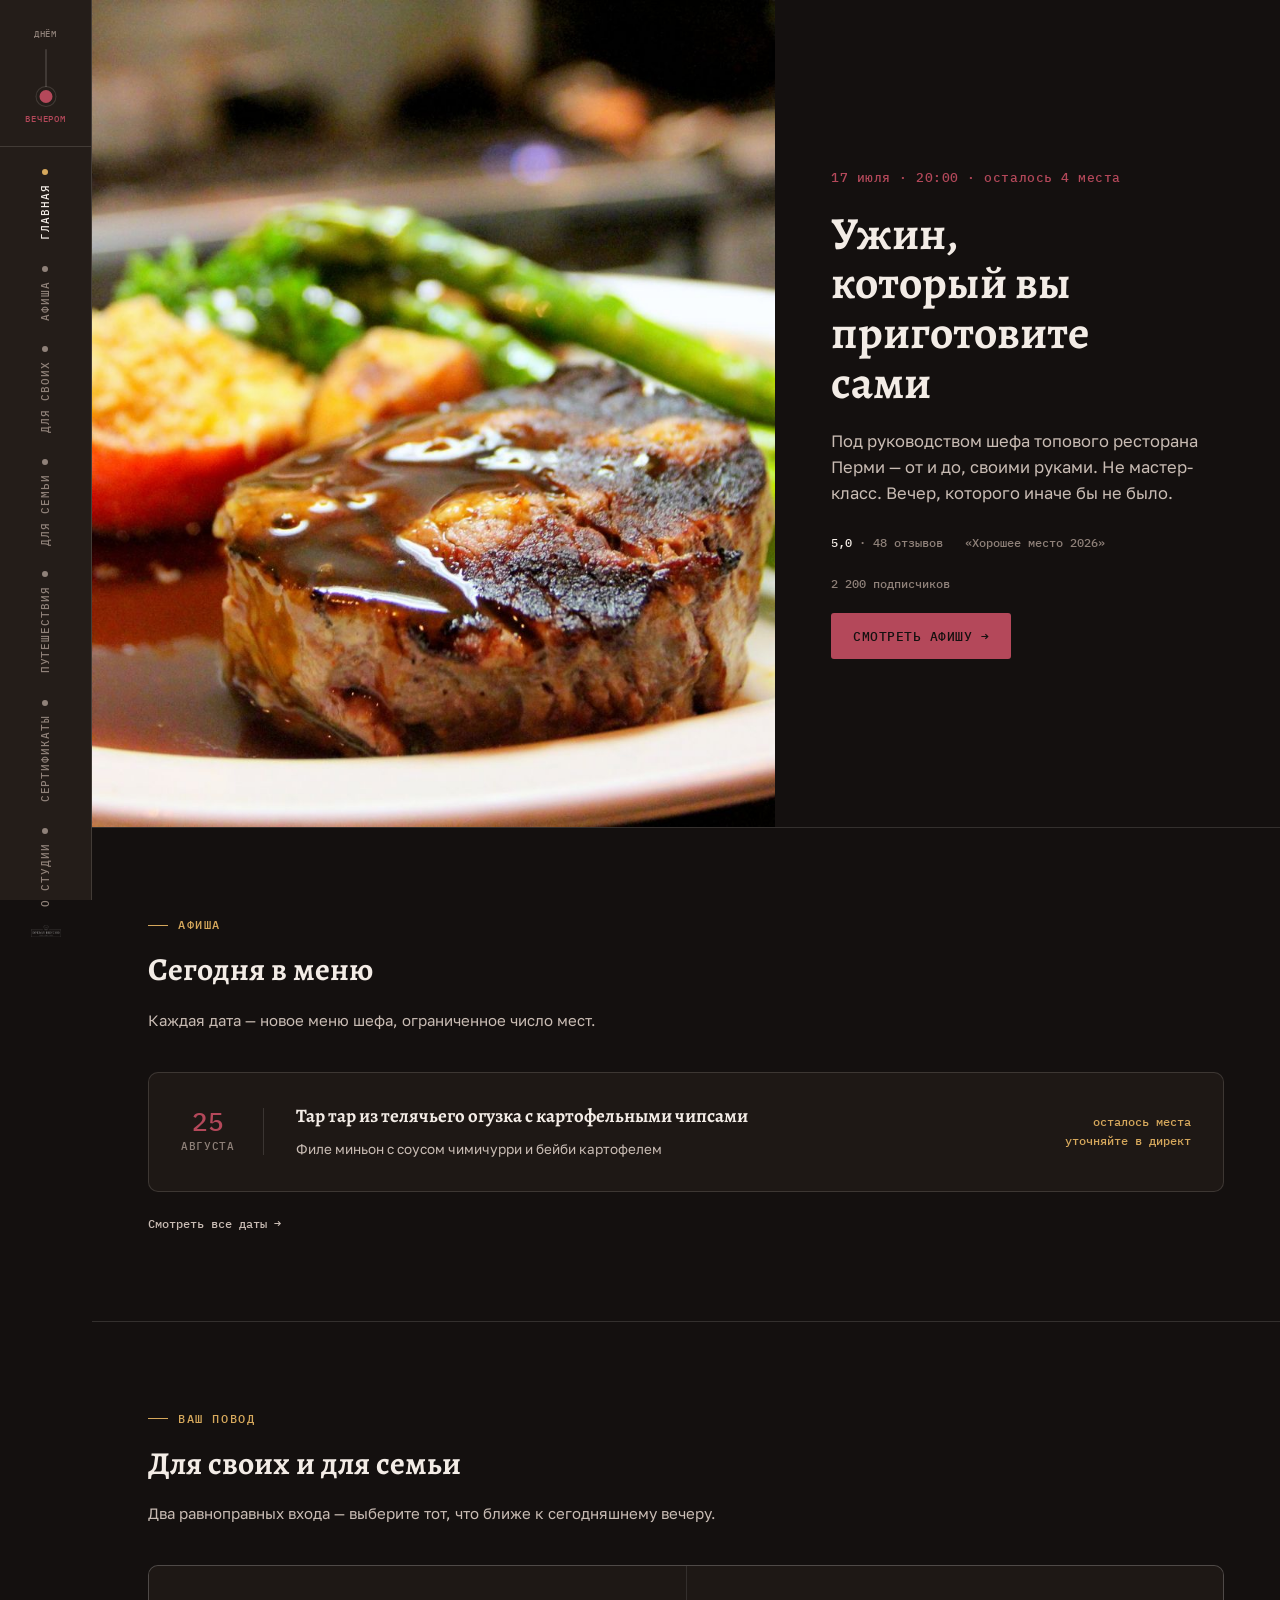
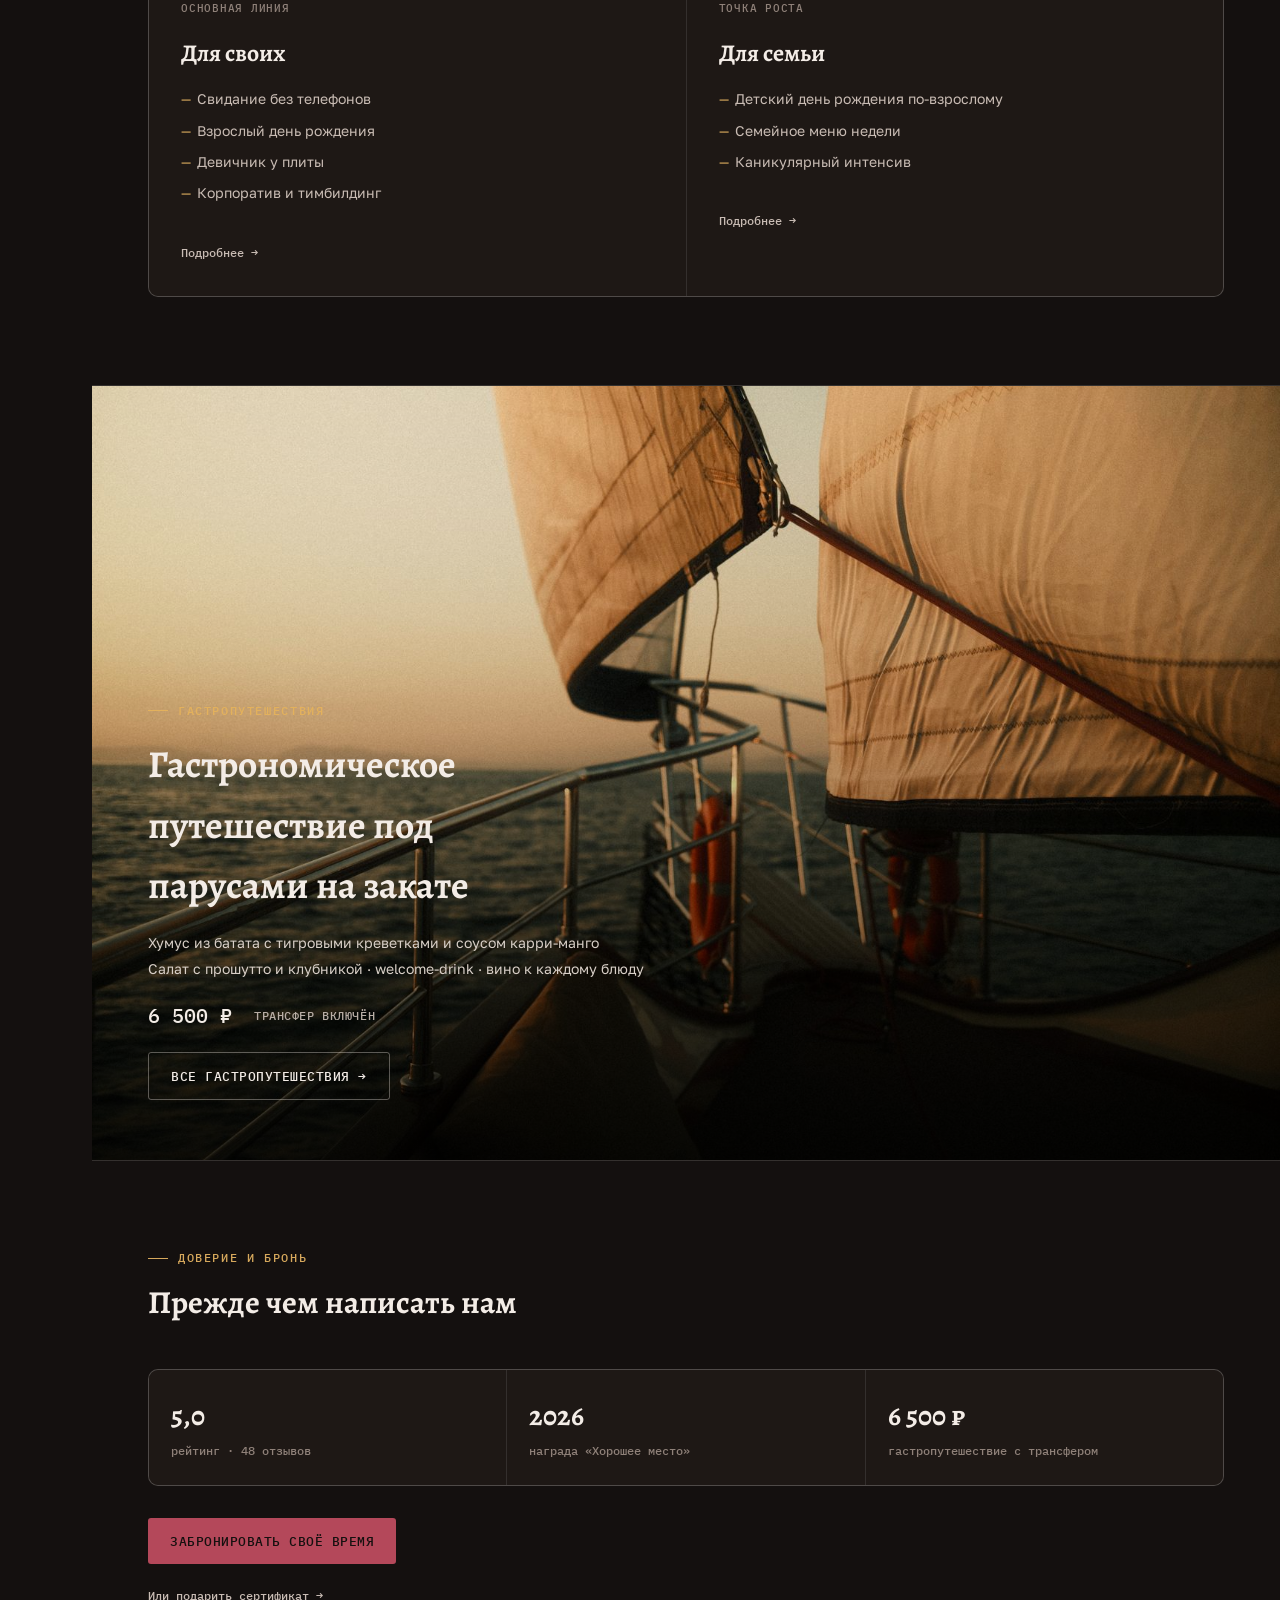
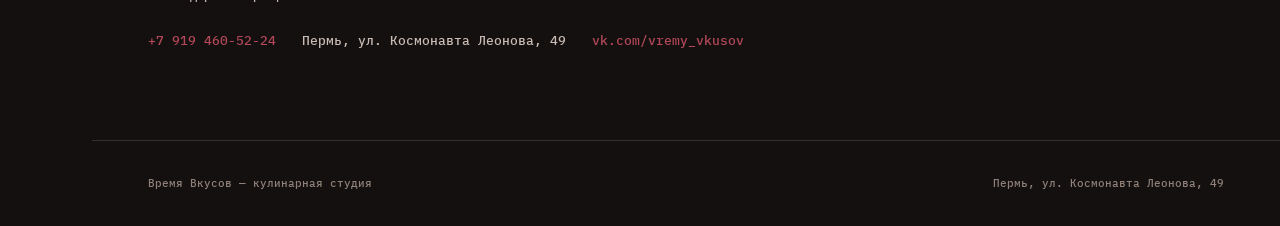
==== index.html @ bab9c902 "Первая версия сайта: главная и 6 внутренних страниц Корешок-навигация, переключатель Днём/Вечером на" ====
<!doctype html>
<html lang="ru">
<head>
<meta charset="utf-8">
<meta name="viewport" content="width=device-width, initial-scale=1">
<title>Время Вкусов — кулинарная студия, Пермь</title>
<script>
(function () {
  try {
    var m = localStorage.getItem('vv-mode');
    if (m !== 'day' && m !== 'evening') {
      var h = new Date().getHours();
      m = (h >= 19 || h < 7) ? 'evening' : 'day';
    }
    if (m === 'evening') document.documentElement.classList.add('evening');
  } catch (e) {}
})();
</script>
<link rel="stylesheet" href="styles.css">
</head>
<body>

  <nav class="spine" aria-label="Основная навигация">
    <div class="light-toggle">
      <button class="end-label" id="labelDay" type="button">Днём</button>
      <div class="light-track">
        <button class="light-thumb" id="lightThumb" aria-pressed="false" aria-label="Переключить освещение сайта"></button>
      </div>
      <button class="end-label" id="labelEve" type="button">Вечером</button>
    </div>
    <ul class="tabs">
      <li class="tab active"><a href="index.html"><span class="rivet"></span><span class="lbl">Главная</span></a></li>
      <li class="tab"><a href="afisha.html"><span class="rivet"></span><span class="lbl">Афиша</span></a></li>
      <li class="tab"><a href="dlya-svoih.html"><span class="rivet"></span><span class="lbl">Для своих</span></a></li>
      <li class="tab"><a href="dlya-semi.html"><span class="rivet"></span><span class="lbl">Для семьи</span></a></li>
      <li class="tab"><a href="puteshestviya.html"><span class="rivet"></span><span class="lbl">Путешествия</span></a></li>
      <li class="tab"><a href="sertifikaty.html"><span class="rivet"></span><span class="lbl">Сертификаты</span></a></li>
      <li class="tab"><a href="o-nas.html"><span class="rivet"></span><span class="lbl">О студии</span></a></li>
    </ul>
    <div class="spine-foot"><a href="index.html"><img src="assets/images/logo.png" alt="Время Вкусов"></a></div>
  </nav>

  <main>
    <section class="hero">
      <div class="hero-media">
        <img src="assets/images/hero-steak.jpg" alt="Филе миньон с соусом на тарелке">
      </div>
      <div class="hero-copy">
        <div class="stamp">17 июля · 20:00 · осталось 4 места</div>
        <h1>Ужин, который вы приготовите сами</h1>
        <p class="sub">Под руководством шефа топового ресторана Перми — от и до, своими руками. Не мастер-класс. Вечер, которого иначе бы не было.</p>
        <div class="proof-row">
          <span><b>5,0</b> · 48 отзывов</span>
          <span>«Хорошее место 2026»</span>
          <span>2 200 подписчиков</span>
        </div>
        <a class="cta" href="#afisha">Смотреть афишу →</a>
      </div>
    </section>

    <section class="section" id="afisha">
      <div class="section-head">
        <div class="eyebrow">Афиша</div>
        <h2>Сегодня в меню</h2>
        <p>Каждая дата — новое меню шефа, ограниченное число мест.</p>
      </div>
      <div class="afisha-card">
        <div class="date-badge"><div class="d">25</div><div class="m">Августа</div></div>
        <div class="menu">
          <h3>Тар тар из телячьего огузка с картофельными чипсами</h3>
          <div class="dish">Филе миньон с соусом чимичурри и бейби картофелем</div>
        </div>
        <div class="seats">осталось места<br>уточняйте в директ</div>
      </div>
      <a class="afisha-link" href="afisha.html">Смотреть все даты →</a>
    </section>

    <section class="section" id="povod">
      <div class="section-head">
        <div class="eyebrow">Ваш повод</div>
        <h2>Для своих и для семьи</h2>
        <p>Два равноправных входа — выберите тот, что ближе к сегодняшнему вечеру.</p>
      </div>
      <div class="split">
        <div class="split-card">
          <div class="kicker">Основная линия</div>
          <h3>Для своих</h3>
          <ul>
            <li>Свидание без телефонов</li>
            <li>Взрослый день рождения</li>
            <li>Девичник у плиты</li>
            <li>Корпоратив и тимбилдинг</li>
          </ul>
          <a class="afisha-link" href="dlya-svoih.html">Подробнее →</a>
        </div>
        <div class="split-card">
          <div class="kicker">Точка роста</div>
          <h3>Для семьи</h3>
          <ul>
            <li>Детский день рождения по-взрослому</li>
            <li>Семейное меню недели</li>
            <li>Каникулярный интенсив</li>
          </ul>
          <a class="afisha-link" href="dlya-semi.html">Подробнее →</a>
        </div>
      </div>
    </section>

    <section class="flagship" id="flagship">
      <img src="assets/images/puteshestviya-yacht.jpg" alt="Гастрономическое путешествие под парусами на закате">
      <div class="flagship-overlay">
        <div class="flagship-copy">
          <div class="eyebrow">Гастропутешествия</div>
          <h2>Гастрономическое путешествие под парусами на закате</h2>
          <div class="dish">Хумус из батата с тигровыми креветками и соусом карри-манго</div>
          <div class="dish">Салат с прошутто и клубникой · welcome-drink · вино к каждому блюду</div>
          <div class="price-row">
            <span class="price">6 500 ₽</span>
            <span class="incl">Трансфер включён</span>
          </div>
          <a class="cta ghost" style="margin-top:20px; color:#F3ECE6; border-color:rgba(243,236,230,.35);" href="puteshestviya.html">Все гастропутешествия →</a>
        </div>
      </div>
    </section>

    <section class="section" id="trust">
      <div class="section-head">
        <div class="eyebrow">Доверие и бронь</div>
        <h2>Прежде чем написать нам</h2>
      </div>
      <div class="trust-grid">
        <div class="trust-stat"><div class="n">5,0</div><div class="l">рейтинг · 48 отзывов</div></div>
        <div class="trust-stat"><div class="n">2026</div><div class="l">награда «Хорошее место»</div></div>
        <div class="trust-stat"><div class="n">6 500 ₽</div><div class="l">гастропутешествие с трансфером</div></div>
      </div>
      <a class="cta" href="tel:+79194605224">Забронировать своё время</a>
      <a class="afisha-link" href="sertifikaty.html">Или подарить сертификат →</a>
      <div class="contact-row">
        <a href="tel:+79194605224">+7 919 460-52-24</a>
        <span>Пермь, ул. Космонавта Леонова, 49</span>
        <a href="https://vk.com/vremy_vkusov">vk.com/vremy_vkusov</a>
      </div>
    </section>
  </main>

  <footer>
    <span>Время Вкусов — кулинарная студия</span>
    <span>Пермь, ул. Космонавта Леонова, 49</span>
  </footer>

  <script src="script.js"></script>
</body>
</html>
---- styles.css ----
@font-face { font-family:'Alegreya'; font-weight:700; font-style:normal; font-display:swap; src:url('assets/fonts/alegreya-700.ttf') format('truetype'); }
@font-face { font-family:'Golos Text'; font-weight:400; font-style:normal; font-display:swap; src:url('assets/fonts/golos-400.ttf') format('truetype'); }
@font-face { font-family:'Golos Text'; font-weight:500; font-style:normal; font-display:swap; src:url('assets/fonts/golos-500.ttf') format('truetype'); }
@font-face { font-family:'IBM Plex Mono'; font-weight:500; font-style:normal; font-display:swap; src:url('assets/fonts/plexmono-500.ttf') format('truetype'); }

:root {
  --bg: #EDE7DA;
  --surface: #F7F3EA;
  --surface-2: #E5DDCC;
  --ink: #241C15;
  --ink-muted: #6B5D4D;
  --ink-faint: #9C8C79;
  --accent: #B23A2E;
  --accent-soft: #B23A2E14;
  --accent-2: #8A6423;
  --line: rgba(36,28,21,0.14);
  --line-strong: rgba(36,28,21,0.30);

  --font-display: 'Alegreya', Cambria, Georgia, serif;
  --font-body: 'Golos Text', 'Segoe UI', Calibri, sans-serif;
  --font-mono: 'IBM Plex Mono', Consolas, 'Courier New', monospace;

  --rail-w: 92px;
  color-scheme: light;
}

html.evening {
  --bg: #14100F;
  --surface: #1E1815;
  --surface-2: #241D19;
  --ink: #F3ECE6;
  --ink-muted: #C9BCB4;
  --ink-faint: #8F8179;
  --accent: #B4485A;
  --accent-soft: #B4485A1c;
  --accent-2: #D6A85C;
  --line: rgba(243,236,230,0.14);
  --line-strong: rgba(243,236,230,0.30);
  color-scheme: dark;
}

* { box-sizing: border-box; }
html, body { margin: 0; padding: 0; }
body {
  background: var(--bg);
  color: var(--ink);
  font-family: var(--font-body);
  line-height: 1.6;
  -webkit-font-smoothing: antialiased;
  transition: background-color .6s ease, color .6s ease;
  padding-left: var(--rail-w);
  overflow-x: hidden;
}
h1, h2, h3 { font-family: var(--font-display); font-weight: 700; margin: 0; text-wrap: balance; }
p { margin: 0; }
a { color: inherit; text-decoration: none; }
img { max-width: 100%; display: block; }

@media (prefers-reduced-motion: reduce) {
  body, .light-thumb, .fade, * { transition-duration: .01ms !important; }
}

/* ===================== SPINE NAV ===================== */
.spine {
  position: fixed; left: 0; top: 0; bottom: 0; width: var(--rail-w);
  background: var(--surface-2); border-right: 1px solid var(--line);
  display: flex; flex-direction: column; align-items: center;
  padding: 26px 0 20px;
  z-index: 50;
  transition: background-color .6s ease, border-color .6s ease;
}

.light-toggle { display: flex; flex-direction: column; align-items: center; gap: 8px; padding-bottom: 20px; margin-bottom: 22px; border-bottom: 1px solid var(--line); width: 100%; transition: border-color .6s ease; }
.light-toggle .end-label { font-family: var(--font-mono); font-size: 9px; letter-spacing: .08em; text-transform: uppercase; color: var(--ink-faint); cursor: pointer; background: none; border: none; padding: 2px; transition: color .3s ease; }
.light-toggle .end-label.active { color: var(--accent); }
.light-track { position: relative; width: 2px; height: 54px; background: var(--line); border-radius: 2px; transition: background-color .6s ease; }
.light-thumb {
  all: unset; cursor: pointer; position: absolute; left: 50%; top: 4px;
  width: 13px; height: 13px; border-radius: 50%;
  background: var(--accent); border: 3px solid var(--surface-2);
  box-shadow: 0 0 0 1px var(--line);
  transform: translate(-50%, 0);
  transition: top .5s cubic-bezier(.4,0,.2,1), background-color .6s ease, border-color .6s ease;
}
html.evening .light-thumb { top: calc(100% - 16px); }
.light-thumb:focus-visible { outline: 2px solid var(--accent-2); outline-offset: 3px; }

.tabs { list-style: none; margin: 0; padding: 0; display: flex; flex-direction: column; gap: 26px; flex: 1; }
.tab a { display: flex; flex-direction: column; align-items: center; gap: 9px; text-decoration: none; }
.tab .rivet { width: 6px; height: 6px; border-radius: 50%; background: var(--ink-faint); transition: background-color .3s ease; }
.tab.active .rivet { background: var(--accent-2); }
.tab .lbl {
  writing-mode: vertical-rl; transform: rotate(180deg);
  font-family: var(--font-mono); font-size: 10.5px; letter-spacing: .09em; text-transform: uppercase;
  color: var(--ink-faint); transition: color .3s ease;
}
.tab.active .lbl { color: var(--ink); }
.tab a:hover .lbl { color: var(--ink); }
.spine-foot a { display: block; }

.spine-foot { margin-top: auto; padding-top: 18px; }
.spine-foot img { width: 30px; height: auto; opacity: .8; }
html.evening .spine-foot img { filter: invert(1); }

@media (max-width: 760px) {
  :root { --rail-w: 56px; }
  .tab .lbl { font-size: 9px; }
  .light-toggle .end-label { font-size: 7.5px; }
}

/* ===================== SECTIONS ===================== */
.eyebrow { font-family: var(--font-mono); font-size: 11.5px; letter-spacing: .14em; text-transform: uppercase; color: var(--accent-2); display: flex; align-items: center; gap: 10px; transition: color .6s ease; }
.eyebrow::before { content:""; width: 20px; height: 1px; background: var(--accent-2); transition: background-color .6s ease; }

/* Hero */
.hero { display: grid; grid-template-columns: 1.15fr 0.85fr; min-height: 92vh; border-bottom: 1px solid var(--line); }
.hero-media { position: relative; overflow: hidden; background: var(--surface-2); min-width: 0; }
.hero-media img { width: 100%; height: 100%; object-fit: cover; }
.hero-copy { display: flex; flex-direction: column; justify-content: center; padding: 60px 56px; gap: 20px; min-width: 0; }
.hero-copy > * { min-width: 0; max-width: 100%; overflow-wrap: break-word; }
.hero-copy .stamp { font-family: var(--font-mono); font-size: 13px; letter-spacing: .04em; color: var(--accent); }
.hero-copy h1 { font-size: clamp(32px, 3.6vw, 50px); line-height: 1.08; max-width: 12ch; }
.hero-copy .sub { font-size: 16.5px; color: var(--ink-muted); max-width: 42ch; }
.hero-copy .proof-row { display: flex; gap: 22px; flex-wrap: wrap; font-family: var(--font-mono); font-size: 12px; color: var(--ink-faint); margin-top: 6px; }
.hero-copy .proof-row b { color: var(--ink); font-weight: 500; }
.cta {
  display: inline-flex; align-items: center; gap: 10px; width: fit-content;
  font-family: var(--font-mono); font-size: 12.5px; letter-spacing: .04em; text-transform: uppercase;
  color: var(--bg); background: var(--accent); padding: 13px 22px; border-radius: 3px;
  transition: background-color .2s ease, transform .15s ease;
}
.cta:hover { transform: translateY(-1px); }
.cta.ghost { background: none; color: var(--ink); border: 1px solid var(--line-strong); }
@media (max-width: 860px) { .hero { grid-template-columns: 1fr; min-height: auto; } .hero-media { height: 46vh; } .hero-copy { padding: 40px 26px; } }

/* Afisha preview */
.section { padding: 88px 56px; border-bottom: 1px solid var(--line); }
.section-head { margin-bottom: 40px; max-width: 640px; }
.section-head h2 { font-size: clamp(24px, 3vw, 32px); margin-top: 10px; }
.section-head p { color: var(--ink-muted); font-size: 15px; margin-top: 12px; }

.afisha-card { display: grid; grid-template-columns: auto 1fr auto; gap: 32px; align-items: center; background: var(--surface); border: 1px solid var(--line); border-radius: 10px; padding: 28px 32px; }
.afisha-card .date-badge { font-family: var(--font-mono); text-align: center; border-right: 1px solid var(--line); padding-right: 28px; }
.afisha-card .date-badge .d { font-size: 26px; color: var(--accent); line-height: 1; }
.afisha-card .date-badge .m { font-size: 11px; color: var(--ink-faint); text-transform: uppercase; letter-spacing: .06em; margin-top: 4px; }
.afisha-card .menu { min-width: 0; }
.afisha-card .menu h3 { font-size: 19px; margin-bottom: 8px; }
.afisha-card .menu .dish { font-size: 13.5px; color: var(--ink-muted); margin: 2px 0; }
.afisha-card .seats { font-family: var(--font-mono); font-size: 11.5px; color: var(--accent-2); text-align: right; white-space: nowrap; }
.afisha-link { display: block; margin-top: 22px; font-family: var(--font-mono); font-size: 12px; color: var(--ink-muted); }
@media (max-width: 700px) { .afisha-card { grid-template-columns: 1fr; text-align: left; } .afisha-card .date-badge { border-right: none; border-bottom: 1px solid var(--line); padding: 0 0 16px; } .afisha-card .seats { text-align: left; } }

/* Occasion split */
.split { display: grid; grid-template-columns: 1fr 1fr; gap: 1px; background: var(--line); border: 1px solid var(--line); border-radius: 10px; overflow: hidden; }
.split-card { background: var(--surface); padding: 34px 32px; display: flex; flex-direction: column; gap: 16px; min-width: 0; }
.split-card .kicker { font-family: var(--font-mono); font-size: 11px; letter-spacing: .07em; text-transform: uppercase; color: var(--ink-faint); }
.split-card h3 { font-size: 24px; }
.split-card ul { list-style: none; margin: 0; padding: 0; display: flex; flex-direction: column; gap: 9px; }
.split-card li { font-size: 14px; color: var(--ink-muted); padding-left: 16px; position: relative; }
.split-card li::before { content:"—"; position: absolute; left: 0; color: var(--accent-2); }
@media (max-width: 700px) { .split { grid-template-columns: 1fr; } }

/* Flagship (yacht) */
.flagship { position: relative; padding: 0; border-bottom: 1px solid var(--line); display: grid; grid-template-columns: 1fr; min-height: 86vh; }
.flagship img { position: absolute; inset: 0; width: 100%; height: 100%; object-fit: cover; }
.flagship-overlay { position: relative; z-index: 1; display: flex; align-items: flex-end; min-height: 86vh; background: linear-gradient(0deg, rgba(0,0,0,.72) 0%, rgba(0,0,0,.15) 55%, rgba(0,0,0,0) 100%); }
.flagship-copy { padding: 60px 56px; color: #F3ECE6; max-width: 620px; }
.flagship-copy .eyebrow { color: #E3B15C; }
.flagship-copy .eyebrow::before { background: #E3B15C; }
.flagship-copy h2 { color: #F3ECE6; font-size: clamp(26px,3.4vw,38px); margin: 14px 0 16px; }
.flagship-copy .dish { font-size: 14px; color: #D8CFC7; margin: 3px 0; }
.flagship-copy .price-row { display: flex; gap: 22px; align-items: center; margin-top: 20px; font-family: var(--font-mono); }
.flagship-copy .price { font-size: 20px; color: #F3ECE6; }
.flagship-copy .incl { font-size: 11.5px; color: #B8ADA5; text-transform: uppercase; letter-spacing: .05em; }

/* Trust */
.trust-grid { display: grid; grid-template-columns: repeat(3, 1fr); gap: 1px; background: var(--line); border: 1px solid var(--line); border-radius: 10px; overflow: hidden; margin-bottom: 32px; }
.trust-stat { background: var(--surface); padding: 24px 22px; }
.trust-stat .n { font-family: var(--font-display); font-size: 28px; }
.trust-stat .l { font-family: var(--font-mono); font-size: 11.5px; color: var(--ink-faint); margin-top: 4px; }
.contact-row { display: flex; flex-wrap: wrap; gap: 26px; font-family: var(--font-mono); font-size: 13px; color: var(--ink-muted); margin-top: 26px; }
.contact-row a { color: var(--accent); }
@media (max-width: 700px) { .trust-grid { grid-template-columns: 1fr; } }

footer { padding: 34px 56px; font-family: var(--font-mono); font-size: 11px; color: var(--ink-faint); display: flex; justify-content: space-between; flex-wrap: wrap; gap: 10px; }
@media (max-width: 700px) { .section { padding: 56px 24px; } footer { padding: 24px; } }

/* ===================== INNER PAGES ===================== */
.page-hero { padding: 64px 56px 0; max-width: 1100px; }
.page-hero h1 { font-size: clamp(32px, 5vw, 52px); line-height: 1.08; margin: 16px 0 16px; max-width: 16ch; }
.page-hero .lede { font-size: 17px; color: var(--ink-muted); max-width: 62ch; }
.page-banner { margin-top: 44px; aspect-ratio: 21 / 8; overflow: hidden; border-top: 1px solid var(--line); border-bottom: 1px solid var(--line); }
.page-banner img { width: 100%; height: 100%; object-fit: cover; }
@media (max-width: 760px) { .page-hero { padding: 48px 24px 0; } .page-banner { aspect-ratio: 4 / 5; margin-top: 32px; } }

.prog-list-lg .prog { padding: 26px 0; display: grid; grid-template-columns: 200px 1fr; gap: 24px; }
.prog-list-lg .prog .name { font-size: 19px; margin-bottom: 6px; }
.prog-list-lg .prog .desc { font-size: 14.5px; }
.prog-list-lg .prog .tag { font-family: var(--font-mono); font-size: 10.5px; letter-spacing: .06em; text-transform: uppercase; color: var(--accent-2); }
@media (max-width: 640px) { .prog-list-lg .prog { grid-template-columns: 1fr; gap: 6px; } }

.tiers { display: grid; grid-template-columns: repeat(3, 1fr); gap: 1px; background: var(--line); border: 1px solid var(--line); border-radius: 10px; overflow: hidden; }
.tier { background: var(--surface); padding: 30px 26px; }
.tier .amount { font-family: var(--font-display); font-size: 28px; margin-bottom: 8px; }
.tier .occasion { font-family: var(--font-mono); font-size: 10.5px; letter-spacing: .06em; text-transform: uppercase; color: var(--accent-2); margin-bottom: 12px; }
.tier p { font-size: 13.5px; color: var(--ink-muted); margin: 0; }
@media (max-width: 700px) { .tiers { grid-template-columns: 1fr; } }

.bio { max-width: 640px; }
.bio p { font-size: 16px; color: var(--ink-muted); margin-bottom: 18px; }
.bio .signoff { font-family: var(--font-display); font-size: 20px; color: var(--ink); margin-top: 8px; }

.roadmap-note { display: flex; align-items: baseline; gap: 14px; padding: 18px 0; border-top: 1px solid var(--line); }
.roadmap-note:first-child { border-top: none; }
.roadmap-note .when { font-family: var(--font-mono); font-size: 11.5px; color: var(--ink-faint); white-space: nowrap; text-transform: uppercase; letter-spacing: .05em; }
.roadmap-note .what { font-size: 14.5px; color: var(--ink-muted); }
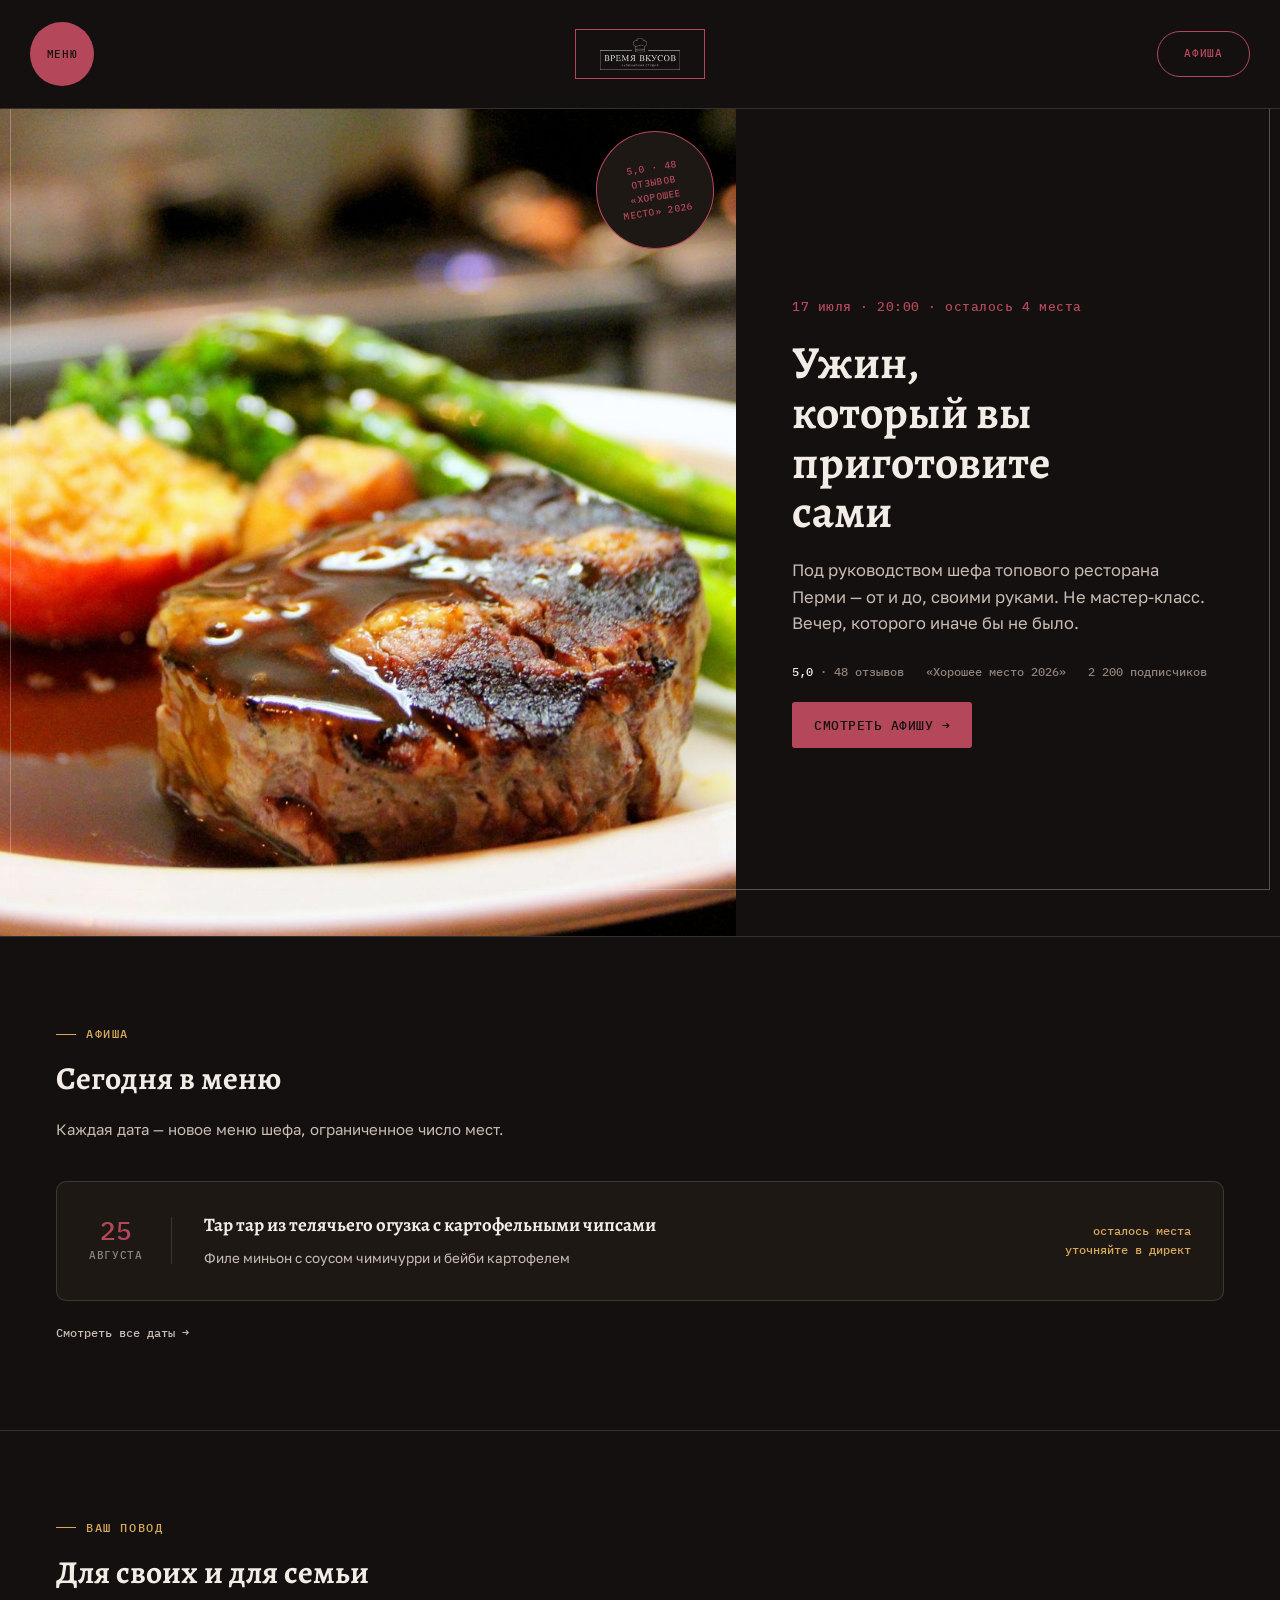
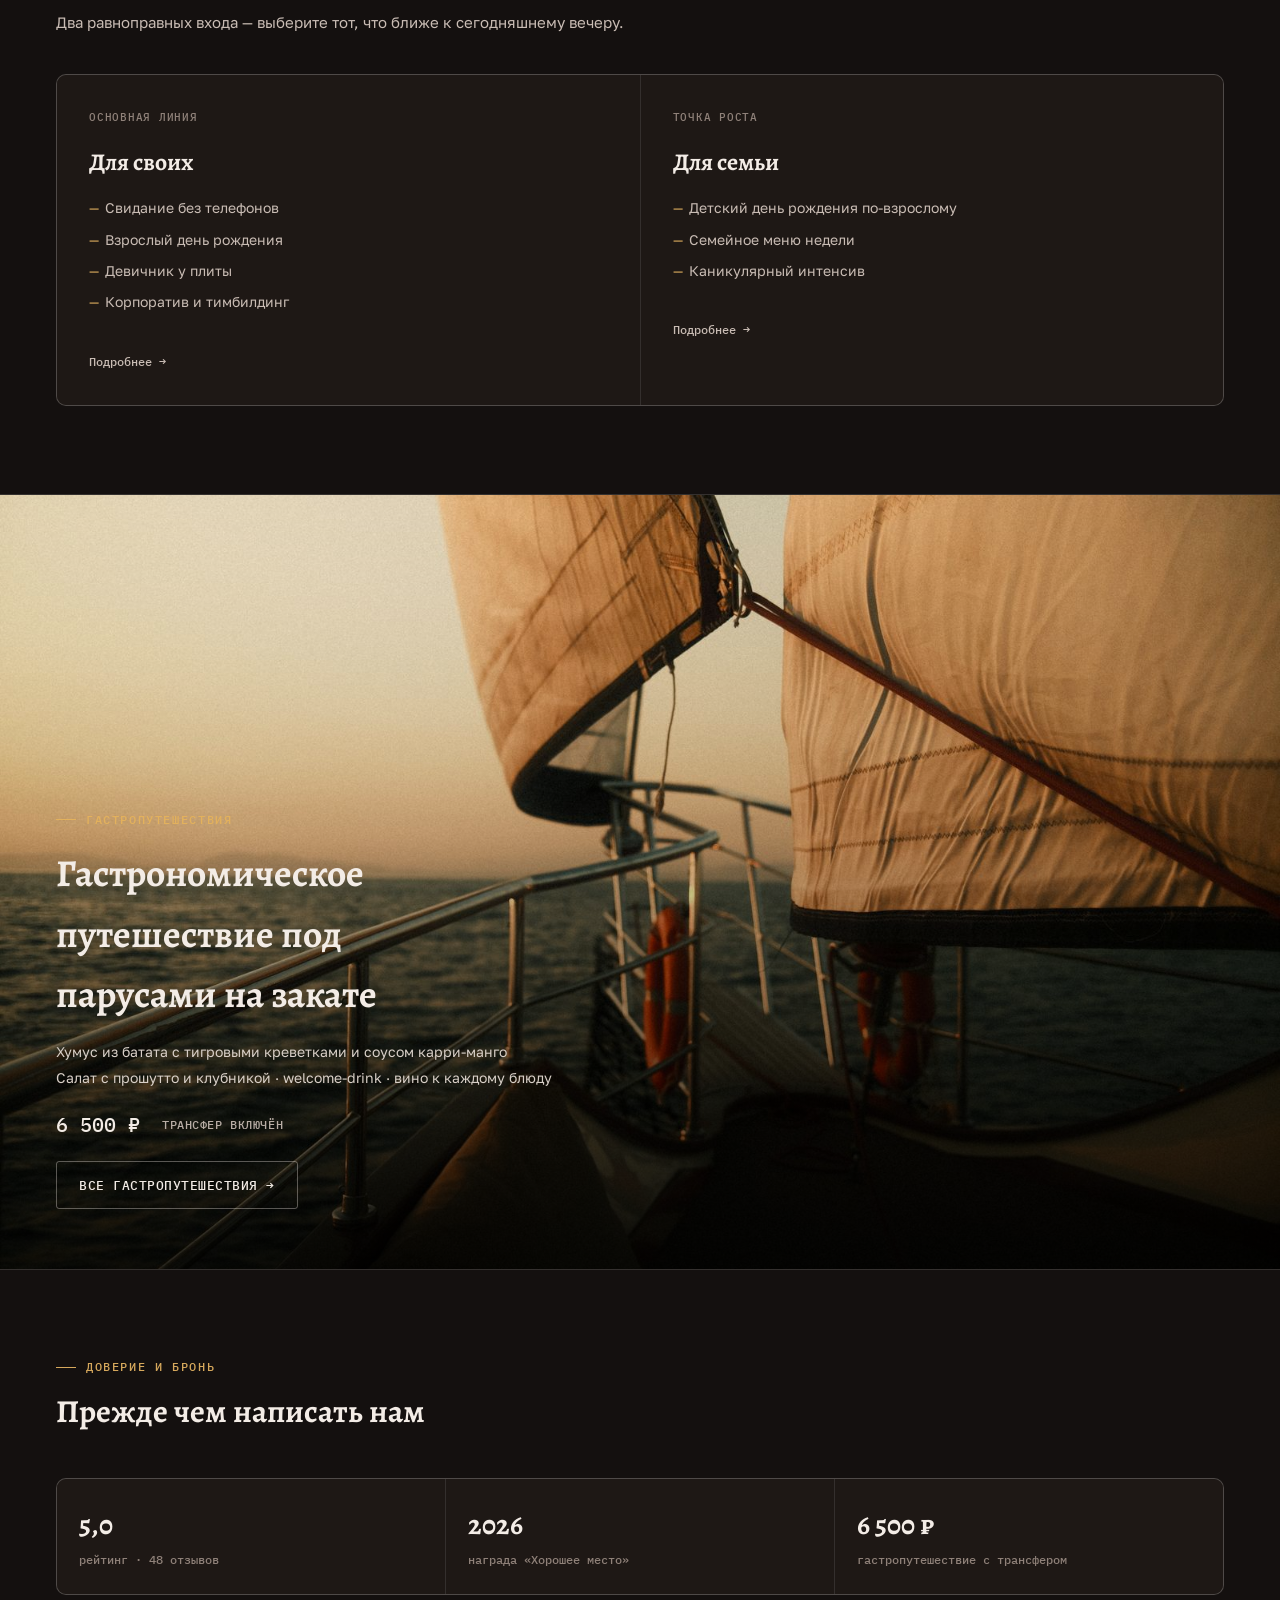
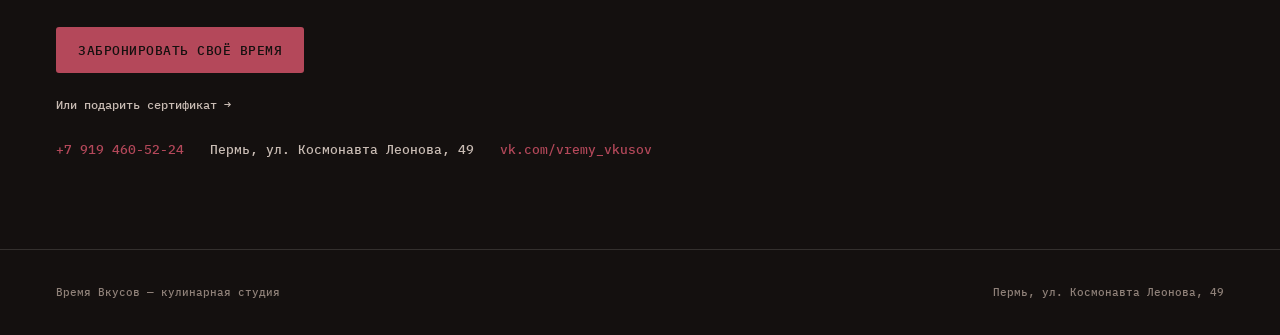
==== commit 6af53bd3: "Новая навигация: верхняя панель + полноэкранное меню Структура подсмотрена у Da Maria Roma (круглый " ====
--- a/index.html
+++ b/index.html
@@ -20,30 +20,48 @@
 </head>
 <body>
 
-  <nav class="spine" aria-label="Основная навигация">
-    <div class="light-toggle">
-      <button class="end-label" id="labelDay" type="button">Днём</button>
-      <div class="light-track">
-        <button class="light-thumb" id="lightThumb" aria-pressed="false" aria-label="Переключить освещение сайта"></button>
+  <header class="topbar">
+    <div class="topbar-left">
+      <button class="menu-badge" id="menuToggle" aria-expanded="false" aria-controls="navOverlay" aria-label="Открыть меню">Меню</button>
+    </div>
+    <a class="logo-box" href="index.html"><img src="assets/images/logo.png" alt="Время Вкусов"></a>
+    <div class="topbar-right"><a class="cta-oval" href="afisha.html">Афиша</a></div>
+  </header>
+
+  <div class="page-frame"></div>
+
+  <div class="nav-overlay" id="navOverlay">
+    <button class="nav-overlay-close" id="menuClose" aria-label="Закрыть меню">Закрыть</button>
+    <ul class="overlay-links">
+      <li><a href="index.html" class="active"><span class="num">01</span>Главная</a></li>
+      <li><a href="afisha.html"><span class="num">02</span>Афиша</a></li>
+      <li><a href="dlya-svoih.html"><span class="num">03</span>Для своих</a></li>
+      <li><a href="dlya-semi.html"><span class="num">04</span>Для семьи</a></li>
+      <li><a href="puteshestviya.html"><span class="num">05</span>Путешествия</a></li>
+      <li><a href="sertifikaty.html"><span class="num">06</span>Сертификаты</a></li>
+      <li><a href="o-nas.html"><span class="num">07</span>О студии</a></li>
+    </ul>
+    <div class="overlay-foot">
+      <div class="light-toggle">
+        <button class="end-label" id="labelDay" type="button">Днём</button>
+        <div class="light-track">
+          <button class="light-thumb" id="lightThumb" aria-pressed="false" aria-label="Переключить освещение сайта"></button>
+        </div>
+        <button class="end-label" id="labelEve" type="button">Вечером</button>
       </div>
-      <button class="end-label" id="labelEve" type="button">Вечером</button>
+      <div class="overlay-contact">
+        <a href="tel:+79194605224">+7 919 460-52-24</a>
+        <span>Пермь, ул. Космонавта Леонова, 49</span>
+        <a href="https://vk.com/vremy_vkusov">vk.com/vremy_vkusov</a>
+      </div>
     </div>
-    <ul class="tabs">
-      <li class="tab active"><a href="index.html"><span class="rivet"></span><span class="lbl">Главная</span></a></li>
-      <li class="tab"><a href="afisha.html"><span class="rivet"></span><span class="lbl">Афиша</span></a></li>
-      <li class="tab"><a href="dlya-svoih.html"><span class="rivet"></span><span class="lbl">Для своих</span></a></li>
-      <li class="tab"><a href="dlya-semi.html"><span class="rivet"></span><span class="lbl">Для семьи</span></a></li>
-      <li class="tab"><a href="puteshestviya.html"><span class="rivet"></span><span class="lbl">Путешествия</span></a></li>
-      <li class="tab"><a href="sertifikaty.html"><span class="rivet"></span><span class="lbl">Сертификаты</span></a></li>
-      <li class="tab"><a href="o-nas.html"><span class="rivet"></span><span class="lbl">О студии</span></a></li>
-    </ul>
-    <div class="spine-foot"><a href="index.html"><img src="assets/images/logo.png" alt="Время Вкусов"></a></div>
-  </nav>
+  </div>
 
   <main>
     <section class="hero">
       <div class="hero-media">
         <img src="assets/images/hero-steak.jpg" alt="Филе миньон с соусом на тарелке">
+        <div class="stamp-badge"><div class="inner">5,0 · 48 отзывов<br>«Хорошее место» 2026</div></div>
       </div>
       <div class="hero-copy">
         <div class="stamp">17 июля · 20:00 · осталось 4 места</div>
--- a/styles.css
+++ b/styles.css
@@ -20,7 +20,6 @@
   --font-body: 'Golos Text', 'Segoe UI', Calibri, sans-serif;
   --font-mono: 'IBM Plex Mono', Consolas, 'Courier New', monospace;
 
-  --rail-w: 92px;
   color-scheme: light;
 }
 
@@ -48,7 +47,6 @@
   line-height: 1.6;
   -webkit-font-smoothing: antialiased;
   transition: background-color .6s ease, color .6s ease;
-  padding-left: var(--rail-w);
   overflow-x: hidden;
 }
 h1, h2, h3 { font-family: var(--font-display); font-weight: 700; margin: 0; text-wrap: balance; }
@@ -60,53 +58,129 @@
   body, .light-thumb, .fade, * { transition-duration: .01ms !important; }
 }
 
-/* ===================== SPINE NAV ===================== */
-.spine {
-  position: fixed; left: 0; top: 0; bottom: 0; width: var(--rail-w);
-  background: var(--surface-2); border-right: 1px solid var(--line);
-  display: flex; flex-direction: column; align-items: center;
-  padding: 26px 0 20px;
-  z-index: 50;
+/* ===================== TOPBAR + OVERLAY MENU ===================== */
+.page-frame {
+  position: fixed; inset: 10px; z-index: 30;
+  border: 1px solid var(--line-strong);
+  pointer-events: none;
+  transition: border-color .6s ease;
+}
+@media (max-width: 640px) { .page-frame { inset: 6px; } }
+
+.topbar {
+  position: sticky; top: 0; z-index: 40;
+  display: grid; grid-template-columns: 1fr auto 1fr; align-items: center; gap: 16px;
+  padding: 22px 30px;
+  background: var(--bg);
+  border-bottom: 1px solid var(--line);
   transition: background-color .6s ease, border-color .6s ease;
 }
-
-.light-toggle { display: flex; flex-direction: column; align-items: center; gap: 8px; padding-bottom: 20px; margin-bottom: 22px; border-bottom: 1px solid var(--line); width: 100%; transition: border-color .6s ease; }
-.light-toggle .end-label { font-family: var(--font-mono); font-size: 9px; letter-spacing: .08em; text-transform: uppercase; color: var(--ink-faint); cursor: pointer; background: none; border: none; padding: 2px; transition: color .3s ease; }
+.topbar-right { display: flex; justify-content: flex-end; }
+
+.menu-badge {
+  all: unset; cursor: pointer; box-sizing: border-box;
+  width: 64px; height: 64px; border-radius: 50%;
+  background: var(--accent); color: var(--bg);
+  display: flex; align-items: center; justify-content: center;
+  font-family: var(--font-mono); font-size: 10.5px; letter-spacing: .07em; text-transform: uppercase;
+  transition: background-color .6s ease, color .6s ease;
+}
+.menu-badge:focus-visible { outline: 2px solid var(--accent-2); outline-offset: 3px; }
+
+.logo-box {
+  border: 1px solid var(--accent); padding: 8px 24px; display: flex; align-items: center;
+  transition: border-color .6s ease;
+}
+.logo-box img { height: 32px; width: auto; }
+html.evening .logo-box img { filter: invert(1); }
+
+.cta-oval {
+  border: 1px solid var(--accent); border-radius: 999px; padding: 13px 26px;
+  font-family: var(--font-mono); font-size: 11px; letter-spacing: .07em; text-transform: uppercase;
+  color: var(--accent); white-space: nowrap;
+  transition: border-color .6s ease, color .2s ease, background-color .2s ease;
+}
+.cta-oval:hover { background: var(--accent); color: var(--bg); }
+
+@media (max-width: 640px) {
+  .topbar { padding: 14px 16px; }
+  .menu-badge { width: 50px; height: 50px; font-size: 8.5px; }
+  .logo-box { padding: 6px 12px; }
+  .logo-box img { height: 24px; }
+  .cta-oval { padding: 9px 14px; font-size: 9px; }
+}
+
+.nav-overlay {
+  position: fixed; inset: 0; z-index: 100;
+  background: var(--bg);
+  display: flex; flex-direction: column;
+  padding: 110px 8vw 40px;
+  transform: translateY(-100%);
+  transition: transform .55s cubic-bezier(.65,0,.35,1), background-color .6s ease;
+  overflow-y: auto;
+}
+.nav-overlay.open { transform: translateY(0); }
+@media (prefers-reduced-motion: reduce) { .nav-overlay { transition: none; } }
+
+.nav-overlay-close {
+  all: unset; cursor: pointer; box-sizing: border-box;
+  position: absolute; top: 22px; right: 30px;
+  width: 64px; height: 64px; border-radius: 50%;
+  border: 1px solid var(--accent); color: var(--accent);
+  display: flex; align-items: center; justify-content: center;
+  font-family: var(--font-mono); font-size: 10px; letter-spacing: .06em; text-transform: uppercase;
+  transition: border-color .6s ease, color .6s ease;
+}
+
+.overlay-links { list-style: none; margin: 0; padding: 0; display: flex; flex-direction: column; }
+.overlay-links li { border-top: 1px solid var(--line); transition: border-color .6s ease; }
+.overlay-links li:first-child { border-top: none; }
+.overlay-links a {
+  display: flex; align-items: baseline; gap: 24px; padding: 16px 0;
+  font-family: var(--font-display); font-weight: 700; text-transform: uppercase; letter-spacing: -0.01em;
+  font-size: clamp(28px, 5.4vw, 54px); line-height: 1.1;
+  color: var(--ink-faint);
+  transition: color .2s ease;
+}
+.overlay-links .num { font-family: var(--font-mono); font-size: 13px; letter-spacing: .04em; color: var(--accent-2); font-weight: 400; text-transform: none; }
+.overlay-links a:hover, .overlay-links a.active { color: var(--ink); }
+.overlay-links a.active .num { color: var(--accent); }
+
+.overlay-foot { margin-top: auto; padding-top: 40px; display: flex; justify-content: space-between; align-items: flex-end; flex-wrap: wrap; gap: 26px; }
+.overlay-contact { font-family: var(--font-mono); font-size: 12.5px; color: var(--ink-muted); display: flex; flex-direction: column; gap: 6px; text-align: right; }
+.overlay-contact a { color: var(--accent); }
+
+.light-toggle { display: flex; align-items: center; gap: 14px; }
+.light-toggle .end-label { font-family: var(--font-mono); font-size: 10.5px; letter-spacing: .06em; text-transform: uppercase; color: var(--ink-faint); cursor: pointer; background: none; border: none; padding: 2px; transition: color .3s ease; }
 .light-toggle .end-label.active { color: var(--accent); }
-.light-track { position: relative; width: 2px; height: 54px; background: var(--line); border-radius: 2px; transition: background-color .6s ease; }
+.light-track { position: relative; width: 56px; height: 2px; background: var(--line); border-radius: 2px; transition: background-color .6s ease; }
 .light-thumb {
-  all: unset; cursor: pointer; position: absolute; left: 50%; top: 4px;
+  all: unset; cursor: pointer; position: absolute; top: 50%; left: 2px;
   width: 13px; height: 13px; border-radius: 50%;
-  background: var(--accent); border: 3px solid var(--surface-2);
+  background: var(--accent); border: 3px solid var(--bg);
   box-shadow: 0 0 0 1px var(--line);
-  transform: translate(-50%, 0);
-  transition: top .5s cubic-bezier(.4,0,.2,1), background-color .6s ease, border-color .6s ease;
-}
-html.evening .light-thumb { top: calc(100% - 16px); }
+  transform: translate(0, -50%);
+  transition: left .5s cubic-bezier(.4,0,.2,1), background-color .6s ease, border-color .6s ease;
+}
+html.evening .light-thumb { left: calc(100% - 16px); }
 .light-thumb:focus-visible { outline: 2px solid var(--accent-2); outline-offset: 3px; }
 
-.tabs { list-style: none; margin: 0; padding: 0; display: flex; flex-direction: column; gap: 26px; flex: 1; }
-.tab a { display: flex; flex-direction: column; align-items: center; gap: 9px; text-decoration: none; }
-.tab .rivet { width: 6px; height: 6px; border-radius: 50%; background: var(--ink-faint); transition: background-color .3s ease; }
-.tab.active .rivet { background: var(--accent-2); }
-.tab .lbl {
-  writing-mode: vertical-rl; transform: rotate(180deg);
-  font-family: var(--font-mono); font-size: 10.5px; letter-spacing: .09em; text-transform: uppercase;
-  color: var(--ink-faint); transition: color .3s ease;
-}
-.tab.active .lbl { color: var(--ink); }
-.tab a:hover .lbl { color: var(--ink); }
-.spine-foot a { display: block; }
-
-.spine-foot { margin-top: auto; padding-top: 18px; }
-.spine-foot img { width: 30px; height: auto; opacity: .8; }
-html.evening .spine-foot img { filter: invert(1); }
-
-@media (max-width: 760px) {
-  :root { --rail-w: 56px; }
-  .tab .lbl { font-size: 9px; }
-  .light-toggle .end-label { font-size: 7.5px; }
-}
+@media (max-width: 640px) {
+  .nav-overlay { padding: 90px 6vw 30px; }
+  .overlay-foot { flex-direction: column; align-items: flex-start; }
+  .overlay-contact { text-align: left; }
+}
+
+/* Stamp badge */
+.stamp-badge {
+  position: absolute; top: 22px; right: 22px; z-index: 2;
+  width: 118px; height: 118px; border-radius: 50%;
+  background: var(--surface); border: 1px solid var(--accent);
+  display: flex; align-items: center; justify-content: center; text-align: center;
+  transform: rotate(-9deg);
+  padding: 14px;
+}
+.stamp-badge .inner { font-family: var(--font-mono); font-size: 9.5px; letter-spacing: .04em; text-transform: uppercase; color: var(--accent); line-height: 1.55; }
 
 /* ===================== SECTIONS ===================== */
 .eyebrow { font-family: var(--font-mono); font-size: 11.5px; letter-spacing: .14em; text-transform: uppercase; color: var(--accent-2); display: flex; align-items: center; gap: 10px; transition: color .6s ease; }
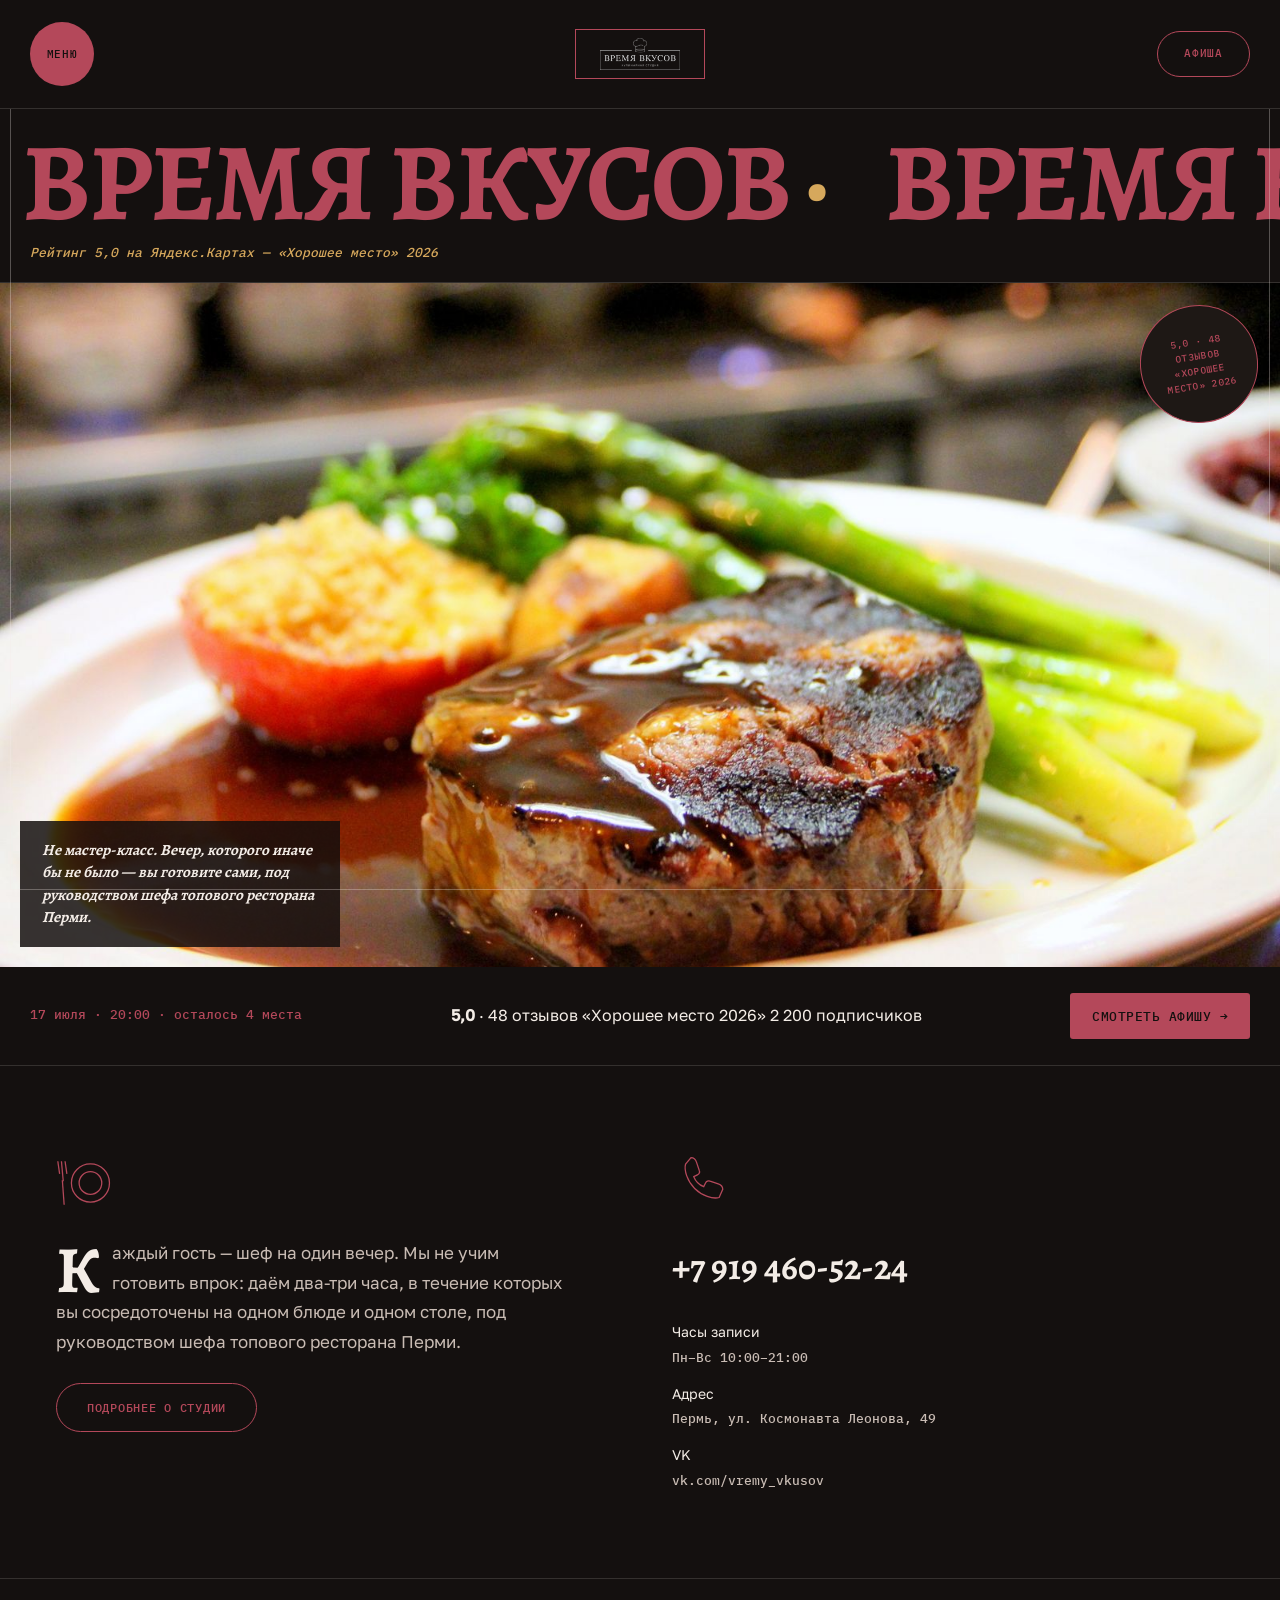
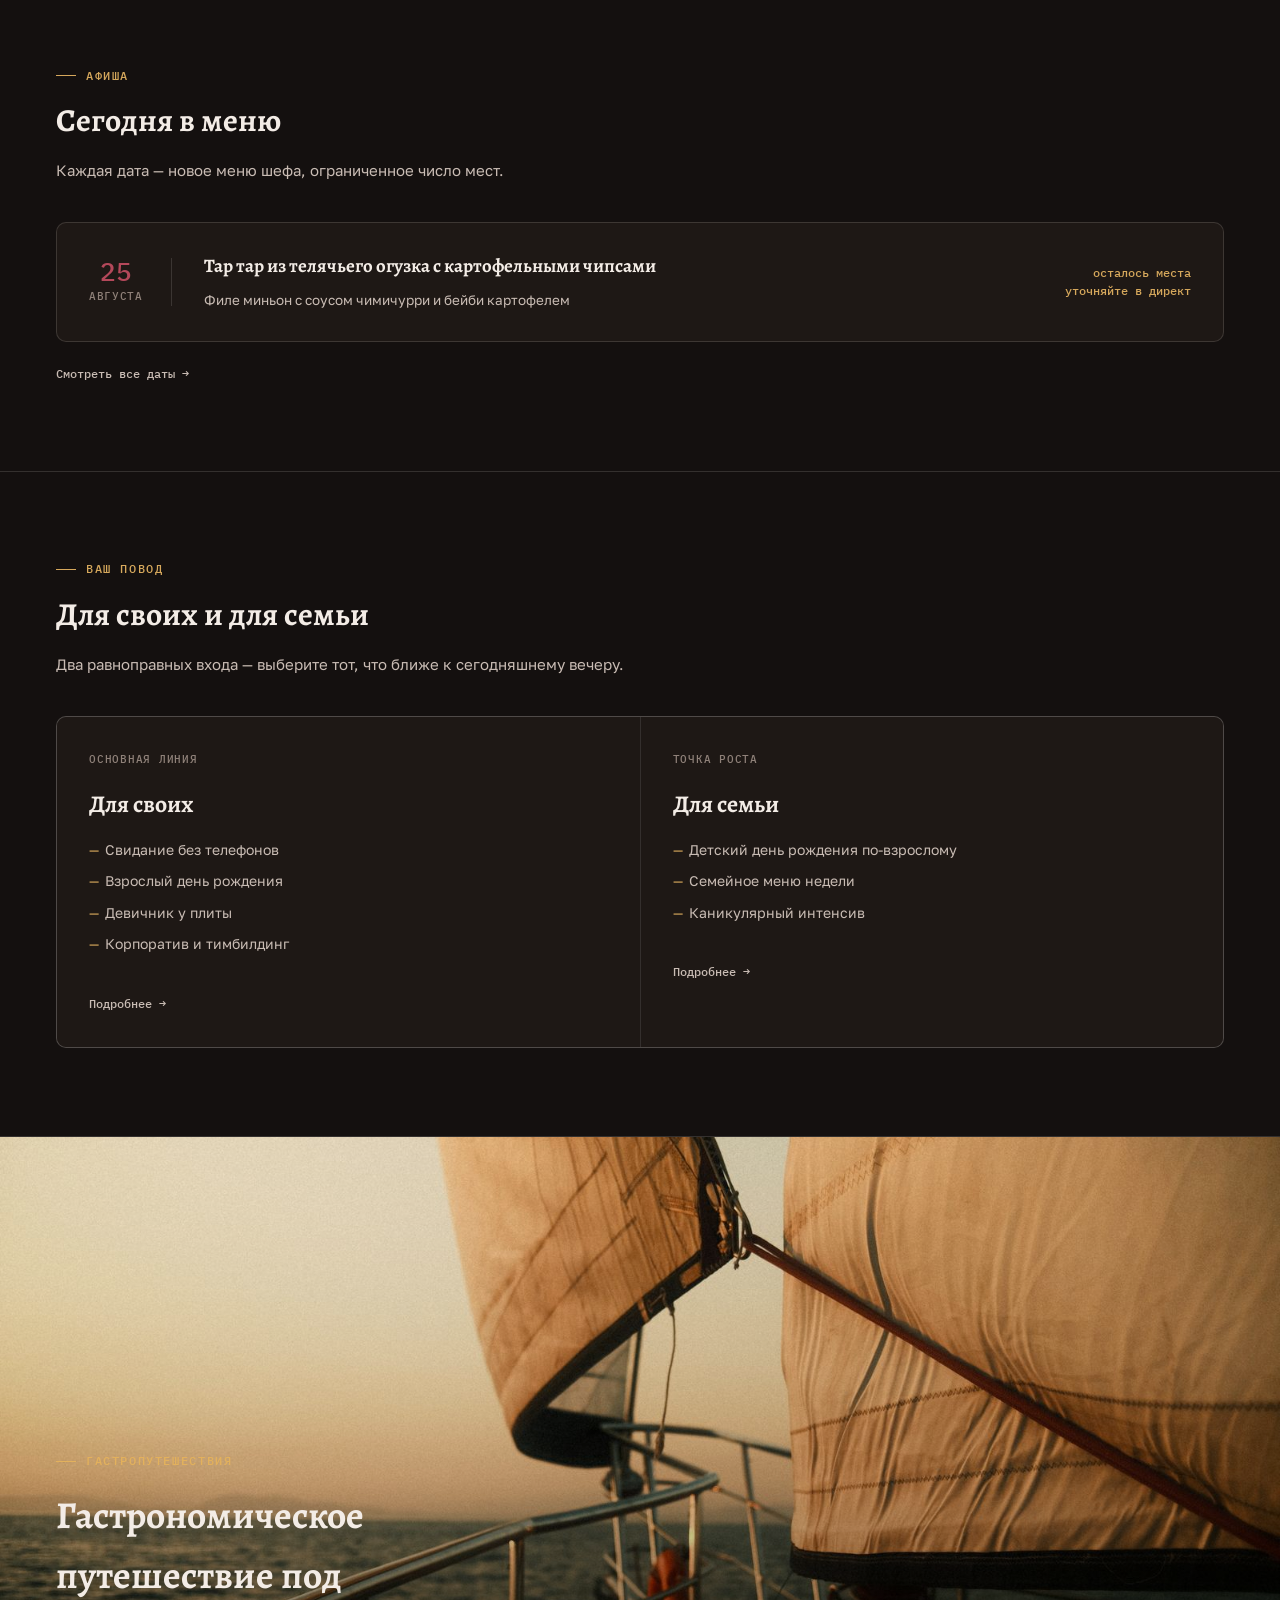
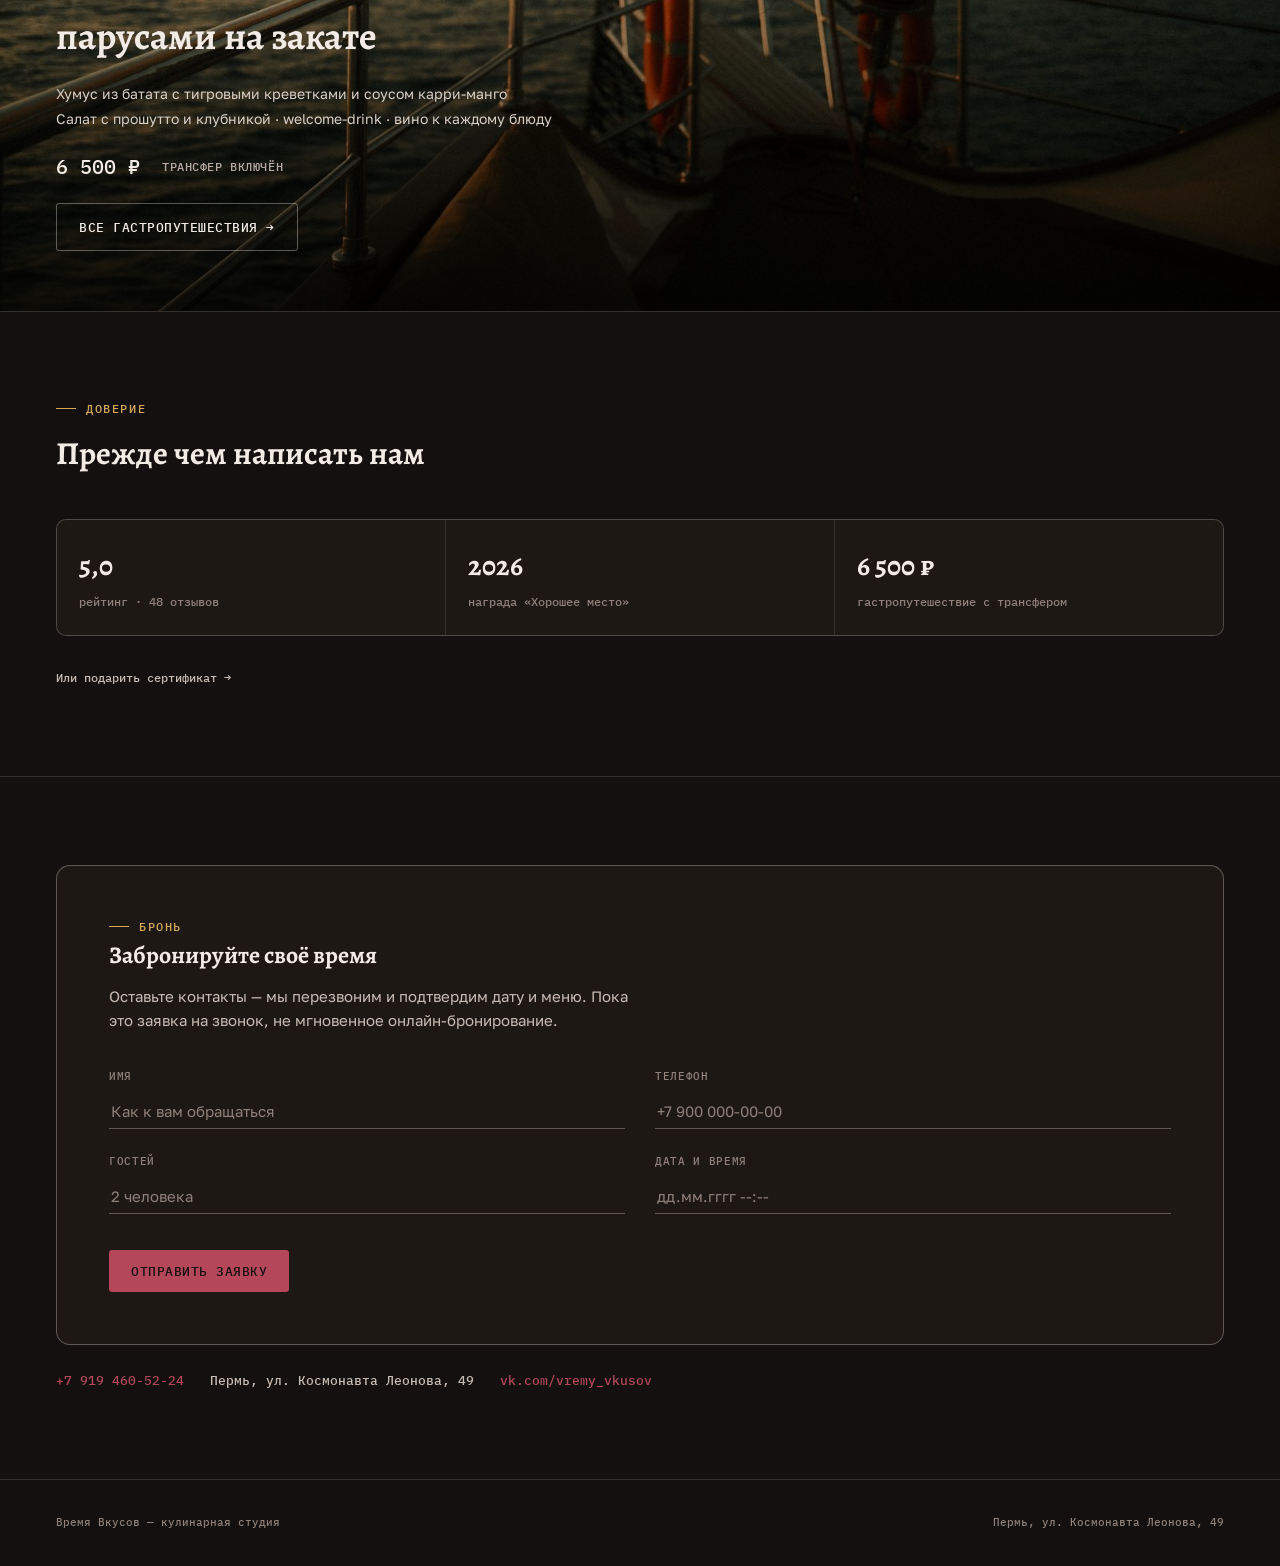
==== commit 89630aac: "Главная: полностью перестроена по мотивам Da Maria Roma - Бегущая строка-масштхед с названием бренда" ====
--- a/index.html
+++ b/index.html
@@ -58,21 +58,53 @@
   </div>
 
   <main>
-    <section class="hero">
+    <div class="masthead">
+      <div class="marquee">
+        <div class="marquee-track">
+          <span class="word">Время вкусов<span class="dot">·</span></span>
+          <span class="word">Время вкусов<span class="dot">·</span></span>
+          <span class="word">Время вкусов<span class="dot">·</span></span>
+          <span class="word">Время вкусов<span class="dot">·</span></span>
+          <span class="word">Время вкусов<span class="dot">·</span></span>
+          <span class="word">Время вкусов<span class="dot">·</span></span>
+          <span class="word">Время вкусов<span class="dot">·</span></span>
+          <span class="word">Время вкусов<span class="dot">·</span></span>
+        </div>
+      </div>
+      <div class="masthead-foot">Рейтинг 5,0 на Яндекс.Картах — «Хорошее место» 2026</div>
+    </div>
+
+    <section class="hero-full">
       <div class="hero-media">
         <img src="assets/images/hero-steak.jpg" alt="Филе миньон с соусом на тарелке">
         <div class="stamp-badge"><div class="inner">5,0 · 48 отзывов<br>«Хорошее место» 2026</div></div>
-      </div>
-      <div class="hero-copy">
+        <div class="photo-caption">Не мастер-класс. Вечер, которого иначе бы не было — вы готовите сами, под руководством шефа топового ресторана Перми.</div>
+      </div>
+      <div class="hero-strip">
         <div class="stamp">17 июля · 20:00 · осталось 4 места</div>
-        <h1>Ужин, который вы приготовите сами</h1>
-        <p class="sub">Под руководством шефа топового ресторана Перми — от и до, своими руками. Не мастер-класс. Вечер, которого иначе бы не было.</p>
         <div class="proof-row">
           <span><b>5,0</b> · 48 отзывов</span>
           <span>«Хорошее место 2026»</span>
           <span>2 200 подписчиков</span>
         </div>
-        <a class="cta" href="#afisha">Смотреть афишу →</a>
+        <a class="cta swap-hover" href="#afisha"><span class="l1">Смотреть афишу →</span><span class="l2">Смотреть афишу →</span></a>
+      </div>
+    </section>
+
+    <section class="section about-split">
+      <div>
+        <div class="about-icon"><svg viewBox="0 0 64 64" fill="none" stroke="currentColor" stroke-width="1.4"><circle cx="38" cy="32" r="21"/><circle cx="38" cy="32" r="12.5"/><line x1="6" y1="8" x2="8" y2="30"/><line x1="2" y1="8" x2="4" y2="22"/><line x1="10" y1="8" x2="12" y2="22"/><line x1="7" y1="29" x2="9" y2="56"/></svg></div>
+        <p class="drop-copy"><span class="dropcap">К</span>аждый гость — шеф на один вечер. Мы не учим готовить впрок: даём два-три часа, в течение которых вы сосредоточены на одном блюде и одном столе, под руководством шефа топового ресторана Перми.</p>
+        <a class="cta-oval-lg" href="o-nas.html">Подробнее о студии</a>
+      </div>
+      <div>
+        <div class="about-icon"><svg viewBox="0 0 64 64" fill="none" stroke="currentColor" stroke-width="1.4"><path d="M15 11c-2 7 2 19 10 27s20 12 27 10l4-9c0-3-2-5-5-6l-9-3c-2-1-4 0-5 2l-2 4c-5-2-9-6-11-11l4-2c2-1 3-3 2-5l-3-9c-1-3-3-5-6-5z"/></svg></div>
+        <div class="contact-big"><a href="tel:+79194605224">+7 919 460-52-24</a></div>
+        <div class="contact-meta">
+          <div><b>Часы записи</b>Пн–Вс 10:00–21:00</div>
+          <div><b>Адрес</b>Пермь, ул. Космонавта Леонова, 49</div>
+          <div><b>VK</b><a href="https://vk.com/vremy_vkusov">vk.com/vremy_vkusov</a></div>
+        </div>
       </div>
     </section>
 
@@ -143,7 +175,7 @@
 
     <section class="section" id="trust">
       <div class="section-head">
-        <div class="eyebrow">Доверие и бронь</div>
+        <div class="eyebrow">Доверие</div>
         <h2>Прежде чем написать нам</h2>
       </div>
       <div class="trust-grid">
@@ -151,8 +183,25 @@
         <div class="trust-stat"><div class="n">2026</div><div class="l">награда «Хорошее место»</div></div>
         <div class="trust-stat"><div class="n">6 500 ₽</div><div class="l">гастропутешествие с трансфером</div></div>
       </div>
-      <a class="cta" href="tel:+79194605224">Забронировать своё время</a>
       <a class="afisha-link" href="sertifikaty.html">Или подарить сертификат →</a>
+    </section>
+
+    <section class="section" id="reserve">
+      <div class="reserve-card">
+        <div class="reserve-head">
+          <div class="eyebrow">Бронь</div>
+          <h2>Забронируйте своё время</h2>
+          <p>Оставьте контакты — мы перезвоним и подтвердим дату и меню. Пока это заявка на звонок, не мгновенное онлайн-бронирование.</p>
+        </div>
+        <form class="reserve-form" id="reserveForm">
+          <div class="field"><label for="r-name">Имя</label><input id="r-name" type="text" placeholder="Как к вам обращаться" required></div>
+          <div class="field"><label for="r-phone">Телефон</label><input id="r-phone" type="tel" placeholder="+7 900 000-00-00" required></div>
+          <div class="field"><label for="r-people">Гостей</label><input id="r-people" type="text" placeholder="2 человека" required></div>
+          <div class="field"><label for="r-date">Дата и время</label><input id="r-date" type="text" placeholder="дд.мм.гггг --:--" required></div>
+          <button type="submit" class="cta swap-hover"><span class="l1">Отправить заявку</span><span class="l2">Отправить заявку</span></button>
+        </form>
+        <p class="reserve-success" id="reserveSuccess" hidden>Спасибо! Заявка получена — мы позвоним, чтобы подтвердить дату и меню.</p>
+      </div>
       <div class="contact-row">
         <a href="tel:+79194605224">+7 919 460-52-24</a>
         <span>Пермь, ул. Космонавта Леонова, 49</span>
--- a/styles.css
+++ b/styles.css
@@ -207,6 +207,13 @@
 .cta.ghost { background: none; color: var(--ink); border: 1px solid var(--line-strong); }
 @media (max-width: 860px) { .hero { grid-template-columns: 1fr; min-height: auto; } .hero-media { height: 46vh; } .hero-copy { padding: 40px 26px; } }
 
+.hero-full { border-bottom: 1px solid var(--line); transition: border-color .6s ease; }
+.hero-full .hero-media { height: 76vh; }
+.hero-strip { display: flex; flex-wrap: wrap; align-items: center; gap: 24px 34px; justify-content: space-between; padding: 26px 30px; }
+.hero-strip .stamp { font-family: var(--font-mono); font-size: 13px; color: var(--accent); transition: color .6s ease; }
+.hero-strip .proof-row { margin-top: 0; }
+@media (max-width: 700px) { .hero-full .hero-media { height: 50vh; } .hero-strip { padding: 20px 20px; } }
+
 /* Afisha preview */
 .section { padding: 88px 56px; border-bottom: 1px solid var(--line); }
 .section-head { margin-bottom: 40px; max-width: 640px; }
@@ -288,3 +295,69 @@
 .roadmap-note:first-child { border-top: none; }
 .roadmap-note .when { font-family: var(--font-mono); font-size: 11.5px; color: var(--ink-faint); white-space: nowrap; text-transform: uppercase; letter-spacing: .05em; }
 .roadmap-note .what { font-size: 14.5px; color: var(--ink-muted); }
+
+/* ===================== MASTHEAD MARQUEE ===================== */
+.masthead { border-bottom: 1px solid var(--line); overflow: hidden; transition: border-color .6s ease; }
+.marquee { overflow: hidden; white-space: nowrap; padding: 18px 0 6px; }
+.marquee-track { display: inline-flex; align-items: baseline; width: max-content; animation: marquee 26s linear infinite; }
+.marquee-track .word {
+  font-family: var(--font-display); font-weight: 700; text-transform: uppercase;
+  letter-spacing: -0.02em; font-size: clamp(46px, 8.6vw, 128px); line-height: 1;
+  color: var(--accent); padding: 0 22px; transition: color .6s ease;
+}
+.marquee-track .word .dot { color: var(--accent-2); padding: 0 14px; transition: color .6s ease; }
+@keyframes marquee { from { transform: translateX(0); } to { transform: translateX(-50%); } }
+@media (prefers-reduced-motion: reduce) { .marquee-track { animation: none; } }
+.masthead-foot { padding: 0 30px 18px; font-family: var(--font-mono); font-style: italic; font-size: 13px; color: var(--accent-2); transition: color .6s ease; }
+@media (max-width: 640px) { .masthead-foot { padding: 0 16px 14px; } }
+
+/* ===================== PHOTO CAPTION ===================== */
+.photo-caption {
+  position: absolute; left: 20px; bottom: 20px; z-index: 2; max-width: 320px;
+  background: rgba(18,14,13,.84); color: #F3ECE6;
+  padding: 18px 22px; font-family: var(--font-display); font-style: italic; font-size: 15.5px; line-height: 1.45;
+}
+@media (max-width: 640px) { .photo-caption { left: 14px; right: 14px; bottom: 14px; max-width: none; padding: 14px 16px; font-size: 14px; } }
+
+/* ===================== ABOUT SPLIT (drop cap + icons) ===================== */
+.about-split { display: grid; grid-template-columns: 1fr 1fr; gap: 64px; }
+.about-icon { color: var(--accent); margin-bottom: 26px; transition: color .6s ease; }
+.about-icon svg { width: 58px; height: 58px; display: block; }
+.drop-copy { font-size: 17px; color: var(--ink-muted); line-height: 1.75; max-width: 46ch; }
+.drop-copy .dropcap {
+  float: left; font-family: var(--font-display); font-weight: 700; font-size: 66px; line-height: .8;
+  padding: 6px 12px 0 0; color: var(--ink);
+}
+.cta-oval-lg {
+  display: inline-block; margin-top: 26px; border: 1px solid var(--accent); border-radius: 999px;
+  padding: 14px 30px; font-family: var(--font-mono); font-size: 12px; letter-spacing: .06em; text-transform: uppercase;
+  color: var(--accent); transition: border-color .6s ease, color .2s ease, background-color .2s ease;
+}
+.cta-oval-lg:hover { background: var(--accent); color: var(--bg); }
+.contact-big a { font-family: var(--font-display); font-weight: 700; font-size: clamp(26px, 3vw, 36px); color: var(--ink); }
+.contact-meta { display: flex; flex-direction: column; gap: 16px; margin-top: 26px; font-family: var(--font-mono); font-size: 12.5px; color: var(--ink-muted); }
+.contact-meta b { color: var(--ink); font-weight: 400; font-family: var(--font-body); font-size: 14px; display: block; margin-bottom: 3px; }
+@media (max-width: 760px) { .about-split { grid-template-columns: 1fr; gap: 44px; } }
+
+/* ===================== SWAP-HOVER BUTTON ===================== */
+.cta.swap-hover { position: relative; overflow: hidden; }
+.cta.swap-hover .l1, .cta.swap-hover .l2 { display: block; transition: transform .35s cubic-bezier(.65,0,.35,1); }
+.cta.swap-hover .l2 { position: absolute; inset: 0; display: flex; align-items: center; justify-content: center; transform: translateY(100%); }
+.cta.swap-hover:hover .l1 { transform: translateY(-100%); }
+.cta.swap-hover:hover .l2 { transform: translateY(0); }
+@media (prefers-reduced-motion: reduce) { .cta.swap-hover .l1, .cta.swap-hover .l2 { transition: none; } }
+
+/* ===================== RESERVE CARD ===================== */
+.reserve-card { border: 1px solid var(--line-strong); border-radius: 14px; padding: 52px; background: var(--surface); transition: background-color .6s ease, border-color .6s ease; }
+.reserve-head { max-width: 540px; margin-bottom: 36px; }
+.reserve-head p { color: var(--ink-muted); font-size: 15px; margin-top: 10px; }
+.reserve-form { display: grid; grid-template-columns: 1fr 1fr; gap: 24px 30px; }
+.field { display: flex; flex-direction: column; gap: 8px; }
+.field label { font-family: var(--font-mono); font-size: 11px; letter-spacing: .06em; text-transform: uppercase; color: var(--ink-faint); }
+.field input { background: none; border: none; border-bottom: 1px solid var(--line-strong); padding: 8px 2px; font-family: var(--font-body); font-size: 15px; color: var(--ink); border-radius: 0; }
+.field input:focus { outline: none; border-color: var(--accent); }
+.field input::placeholder { color: var(--ink-faint); }
+.reserve-form .field.full { grid-column: 1 / -1; }
+.reserve-form button { grid-column: 1 / -1; justify-self: start; margin-top: 12px; border: none; cursor: pointer; }
+.reserve-success { margin-top: 20px; font-size: 14.5px; color: var(--accent-2); }
+@media (max-width: 640px) { .reserve-form { grid-template-columns: 1fr; } .reserve-card { padding: 30px 22px; } }
